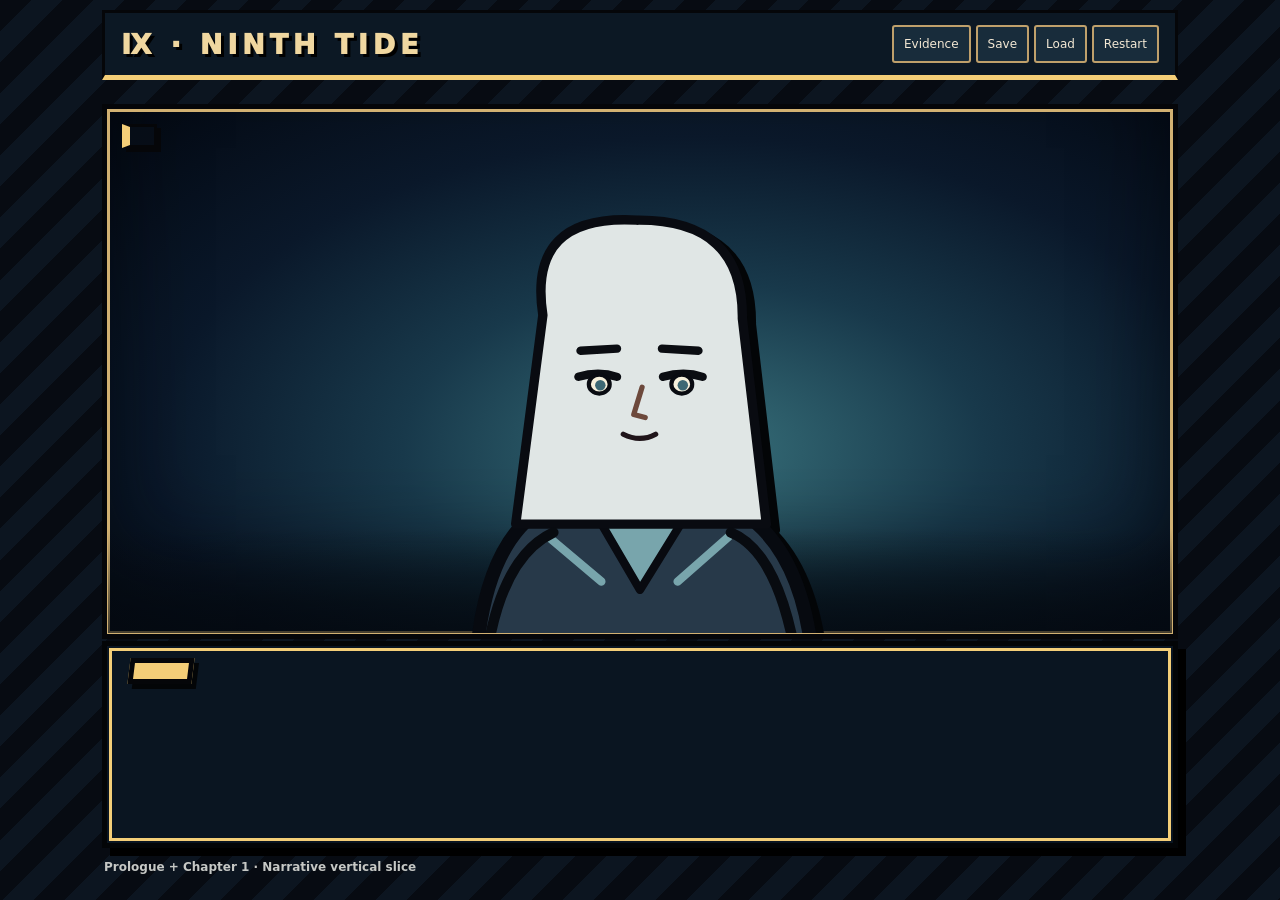
==== play.html @ cfab00e5 "Overhaul VN presentation: expressive portrait stage, bold speech UI and evidence styling" ====
<!doctype html><html lang="en"><head><meta charset="utf-8"><meta name="viewport" content="width=device-width,initial-scale=1,viewport-fit=cover"><meta name="theme-color" content="#07111c"><link rel="manifest" href="./manifest.webmanifest"><link rel="icon" href="./assets/icon.svg"><title>Ninth Tide — Prologue + Chapter One</title><style>
:root{color-scheme:dark;font-family:Georgia,serif;color:#f3e8d4;background:#060b12}*{box-sizing:border-box}body{margin:0;background:#060b12}button{font:inherit;cursor:pointer;color:#f3e8d4;background:#182c3b;border:2px solid #bfa06b;padding:12px 15px;min-height:48px;border-radius:3px}button:hover,button:focus-visible{background:#315066;outline:3px solid #f1d8a1;outline-offset:2px}.app{max-width:1000px;margin:auto;min-height:100dvh;display:flex;flex-direction:column;padding:12px 14px calc(14px + env(safe-area-inset-bottom))}header{display:flex;align-items:center;justify-content:space-between;gap:8px;flex-wrap:wrap;border-bottom:2px solid #ae8c58;padding:6px 0 10px}header strong{letter-spacing:.18em;font:700 17px system-ui;color:#f0d7a0}.tools{display:flex;gap:5px;flex-wrap:wrap}.tools button{font:12px system-ui;padding:7px 10px;min-height:38px}.stage{position:relative;min-height:290px;flex:1;overflow:hidden;border:3px solid #070a0d;background:radial-gradient(ellipse at 55% 65%,#38717b 0,#18394b 35%,#0a182a 65%,#030811 100%)}.stage.harbour{background:linear-gradient(170deg,#17233c,#2b5667 58%,#06121d 59%,#081320)}.stage.office{background:linear-gradient(150deg,#312d32,#152b37 55%,#0b151e)}.stage.gate{background:linear-gradient(170deg,#1b2442,#3a3c50 48%,#111420 50%,#090b10)}.architecture{position:absolute;bottom:3%;left:0;right:0;text-align:center;font-size:clamp(95px,24vw,220px);opacity:.27;filter:drop-shadow(4px 4px #000)}.place{position:absolute;top:14px;left:14px;background:#080f18d9;border-left:5px solid #dfbd80;padding:9px 12px;letter-spacing:.15em;font:700 11px system-ui}.figure{position:absolute;bottom:-22px;left:50%;transform:translateX(-50%);width:min(65%,290px);height:70%;background:#08131d;border:8px solid #020509;border-radius:46% 46% 12% 12%;box-shadow:inset -18px 12px #254758,10px 6px #050609;display:flex;justify-content:center;align-items:center;font-size:clamp(60px,12vw,105px);filter:drop-shadow(6px 4px 0 #000)}.figure:before{content:'';position:absolute;top:16%;left:23%;right:23%;height:34%;border-radius:45%;border:5px solid #020509;background:#cfad86;z-index:-1}.figure.hidden{display:none}.speaker{position:relative;display:inline-block;margin-top:-14px;background:#b99a62;border:3px solid #070b10;padding:7px 22px;color:#08101a;font:900 15px system-ui;text-transform:uppercase;letter-spacing:.09em;transform:skew(-7deg)}.panel{position:relative;background:#0b1624;border:3px solid #d4b780;box-shadow:6px 6px 0 #030507;padding:16px 17px 18px}.dialogue{font-size:clamp(17px,2.7vw,23px);line-height:1.55;min-height:82px;margin:12px 0 16px}.actions{display:grid;gap:9px}.actions button{text-align:left;background:#162c3a}.actions button.primary{text-align:center;background:#5a3441}.hud{display:flex;justify-content:space-between;gap:10px;flex-wrap:wrap;padding:12px 2px;font:12px system-ui;color:#c6c8c5}.drawer{position:fixed;inset:0;background:#020509dc;display:flex;justify-content:center;align-items:center;padding:16px;z-index:10}.drawer.hidden{display:none}.modal{max-width:620px;width:100%;max-height:85dvh;overflow:auto;background:#101e2b;border:3px solid #d4b780;padding:18px}.modal h2{margin-top:0}.evidence{padding:10px;border-bottom:1px solid #53616a}.evidence strong{color:#e6c58c}.modal button{margin:8px 5px 0 0}.note{color:#b7c6cb;font:13px system-ui}.chapter{font:700 12px system-ui;letter-spacing:.12em;color:#d2b980}.hidden{display:none!important}@media(min-width:800px){.stage{min-height:420px}}@media(prefers-reduced-motion:reduce){*{animation:none!important;transition:none!important}}
/* Sharp theatrical visual-novel skin */
:root{--ink:#050609;--paper:#f9edd4;--gold:#f4ce78;--scarlet:#b82e42}
body{background:repeating-linear-gradient(135deg,#070b12,#070b12 22px,#0c1520 22px,#0c1520 44px)}
.app{max-width:1100px;padding:10px 12px calc(14px + env(safe-area-inset-bottom))}
header{background:#0c1824;border:3px solid #050609;border-bottom:5px solid var(--gold);padding:12px 16px}
header strong{font-size:clamp(18px,3vw,27px);font-weight:950;text-shadow:3px 3px #000}
.stage{border:6px solid #050609;outline:3px solid #d2b172;outline-offset:-8px;box-shadow:inset 0 -70px 90px #03060aa9;min-height:300px}
.stage:after{content:'';position:absolute;bottom:0;left:0;right:0;height:20%;background:linear-gradient(transparent,#040910b0);pointer-events:none}
.architecture{font-size:clamp(145px,33vw,310px);color:#9aa8b4;opacity:.35;filter:drop-shadow(10px 9px #050609)}
.figure{position:absolute;bottom:-6px;left:50%;transform:translateX(-50%);width:auto;height:min(94%,470px);max-width:85%;border:0;border-radius:0;background:none;box-shadow:none;object-fit:contain;object-position:bottom;filter:drop-shadow(9px 6px 0 #030507);z-index:1}
.figure:before{display:none}
.place{z-index:2;border:3px solid #050609;border-left:8px solid var(--gold);box-shadow:4px 4px #050609;font-size:12px}
.panel{background:#0a1521;border:5px solid #030507;outline:3px solid var(--gold);outline-offset:-10px;box-shadow:8px 8px 0 #000;padding:24px 22px 22px;margin-top:2px}
.speaker{font-size:clamp(19px,3.5vw,29px);padding:8px 27px;letter-spacing:.04em;background:var(--gold);border:5px solid #050609;box-shadow:5px 5px #030507}
.dialogue{font-family:system-ui,-apple-system,Segoe UI,sans-serif;font-weight:550;font-size:clamp(18px,2.5vw,23px);line-height:1.6;color:#fff5e5;text-shadow:1px 1px #000;min-height:105px}
.actions{gap:11px}
.actions button{font-family:system-ui,sans-serif;font-size:clamp(14px,2vw,17px);font-weight:750;letter-spacing:.01em;background:#172e40;border:3px solid #030507;border-left:9px solid #d7ad65;box-shadow:inset 0 0 0 2px #6d8c98,4px 4px #000;border-radius:0;padding:15px 18px}
.actions button:hover,.actions button:focus-visible{background:#365c70;transform:translateX(2px)}
.actions button.primary{background:#743341;border-left-color:#f1cb7a;text-align:right}
.actions button.evidence-choice{background:#243e42;border-left-color:#6fd4c3}
.actions button.inspect-choice{background:#243c50;border-left-color:#9dc6ed}
.modal{border:5px solid #030507;outline:3px solid var(--gold);background:#0b1c2c;box-shadow:9px 9px #000}
.modal h2{font:900 27px system-ui;color:var(--gold)}
.evidence{background:#142d39;border-left:7px solid #62c7b7;margin:9px 0;padding:14px}
.hud{font-weight:700}
@media(max-width:480px){.panel{padding:21px 14px 15px}.speaker{padding:7px 17px}.stage{min-height:290px}.figure{height:90%}.dialogue{min-height:90px}}
</style></head><body><div class="app"><header><strong>Ⅸ · NINTH TIDE</strong><div class="tools"><button id="journal">Evidence</button><button id="save">Save</button><button id="load">Load</button><button id="reset">Restart</button></div></header><div class="hud"><span id="chapter" class="chapter"></span><span id="stats"></span></div><main class="stage" id="stage" aria-label="Story scene"><div class="architecture" aria-hidden="true">♜</div><div class="place" id="place"></div><img class="figure" id="figure" alt="" src="./assets/portraits/narrator-neutral.svg"></main><section class="panel"><div class="speaker" id="speaker"></div><p class="dialogue" id="dialogue" aria-live="polite"></p><div class="actions" id="actions"></div></section><div class="hud"><span>Prologue + Chapter 1 · Narrative vertical slice</span><span id="progress"></span></div></div><div class="drawer hidden" id="drawer" role="dialog" aria-modal="true" aria-labelledby="drawerTitle"><div class="modal"><h2 id="drawerTitle">Evidence Journal</h2><div id="drawerBody"></div><button id="closeDrawer">Close</button></div></div><script type="module" src="./game/app.mjs"></script></body></html>
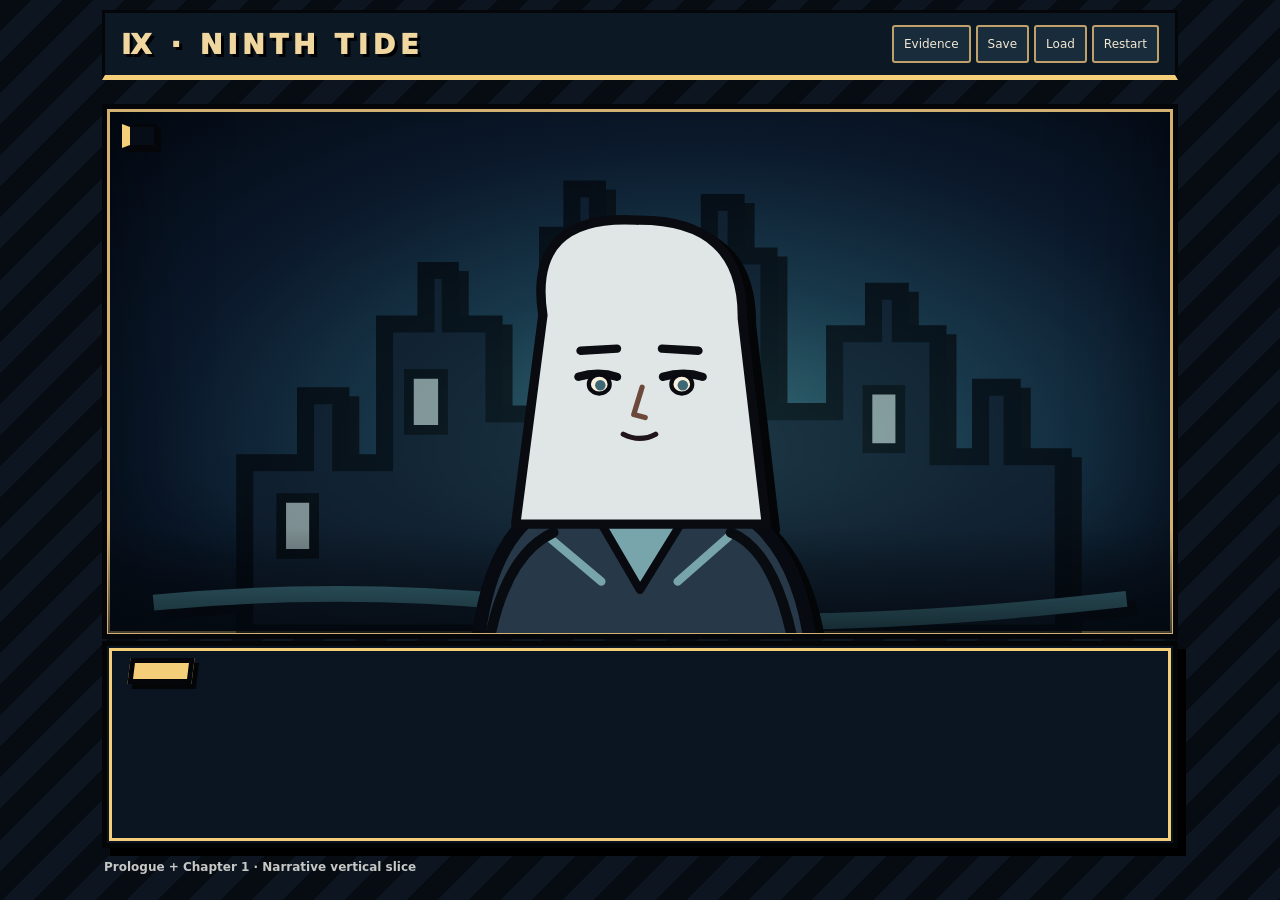
==== commit 869b8ef5: "Replace placeholder castle glyph with original sharp vector environment" ====
--- a/play.html
+++ b/play.html
@@ -8,7 +8,7 @@
 header strong{font-size:clamp(18px,3vw,27px);font-weight:950;text-shadow:3px 3px #000}
 .stage{border:6px solid #050609;outline:3px solid #d2b172;outline-offset:-8px;box-shadow:inset 0 -70px 90px #03060aa9;min-height:300px}
 .stage:after{content:'';position:absolute;bottom:0;left:0;right:0;height:20%;background:linear-gradient(transparent,#040910b0);pointer-events:none}
-.architecture{font-size:clamp(145px,33vw,310px);color:#9aa8b4;opacity:.35;filter:drop-shadow(10px 9px #050609)}
+.architecture{position:absolute;inset:auto 0 0;width:100%;height:100%;opacity:.66;filter:drop-shadow(10px 9px #050609)}
 .figure{position:absolute;bottom:-6px;left:50%;transform:translateX(-50%);width:auto;height:min(94%,470px);max-width:85%;border:0;border-radius:0;background:none;box-shadow:none;object-fit:contain;object-position:bottom;filter:drop-shadow(9px 6px 0 #030507);z-index:1}
 .figure:before{display:none}
 .place{z-index:2;border:3px solid #050609;border-left:8px solid var(--gold);box-shadow:4px 4px #050609;font-size:12px}
@@ -26,4 +26,4 @@
 .evidence{background:#142d39;border-left:7px solid #62c7b7;margin:9px 0;padding:14px}
 .hud{font-weight:700}
 @media(max-width:480px){.panel{padding:21px 14px 15px}.speaker{padding:7px 17px}.stage{min-height:290px}.figure{height:90%}.dialogue{min-height:90px}}
-</style></head><body><div class="app"><header><strong>Ⅸ · NINTH TIDE</strong><div class="tools"><button id="journal">Evidence</button><button id="save">Save</button><button id="load">Load</button><button id="reset">Restart</button></div></header><div class="hud"><span id="chapter" class="chapter"></span><span id="stats"></span></div><main class="stage" id="stage" aria-label="Story scene"><div class="architecture" aria-hidden="true">♜</div><div class="place" id="place"></div><img class="figure" id="figure" alt="" src="./assets/portraits/narrator-neutral.svg"></main><section class="panel"><div class="speaker" id="speaker"></div><p class="dialogue" id="dialogue" aria-live="polite"></p><div class="actions" id="actions"></div></section><div class="hud"><span>Prologue + Chapter 1 · Narrative vertical slice</span><span id="progress"></span></div></div><div class="drawer hidden" id="drawer" role="dialog" aria-modal="true" aria-labelledby="drawerTitle"><div class="modal"><h2 id="drawerTitle">Evidence Journal</h2><div id="drawerBody"></div><button id="closeDrawer">Close</button></div></div><script type="module" src="./game/app.mjs"></script></body></html>+</style></head><body><div class="app"><header><strong>Ⅸ · NINTH TIDE</strong><div class="tools"><button id="journal">Evidence</button><button id="save">Save</button><button id="load">Load</button><button id="reset">Restart</button></div></header><div class="hud"><span id="chapter" class="chapter"></span><span id="stats"></span></div><main class="stage" id="stage" aria-label="Story scene"><svg class="architecture" aria-hidden="true" viewBox="0 0 800 430" preserveAspectRatio="xMidYMax meet"><path d="M75 430V290H125V235H154V290H190V176H224V132H244V176H280V250H324V103H344V65H365V103H398V200H431V120H457V76H479V120H506V248H560V184H592V149H614V184H645V285H680V228H706V285H748V430Z" fill="#101c2b" stroke="#020408" stroke-width="14"/><path d="M354 430V338Q360 292 400 292Q441 292 446 338V430" fill="#03070e" stroke="#020408" stroke-width="10"/><path d="M105 319h27v46h-27zm105-102h28v46h-28zm133-62h29v54h-29zm108 14h30v49h-30zm136 61h27v48h-27z" fill="#b7c7c2" stroke="#030507" stroke-width="8"/><path d="M0 405Q180 388 350 411T800 402" stroke="#58a1ad" stroke-width="13" fill="none"/></svg><div class="place" id="place"></div><img class="figure" id="figure" alt="" src="./assets/portraits/narrator-neutral.svg"></main><section class="panel"><div class="speaker" id="speaker"></div><p class="dialogue" id="dialogue" aria-live="polite"></p><div class="actions" id="actions"></div></section><div class="hud"><span>Prologue + Chapter 1 · Narrative vertical slice</span><span id="progress"></span></div></div><div class="drawer hidden" id="drawer" role="dialog" aria-modal="true" aria-labelledby="drawerTitle"><div class="modal"><h2 id="drawerTitle">Evidence Journal</h2><div id="drawerBody"></div><button id="closeDrawer">Close</button></div></div><script type="module" src="./game/app.mjs"></script></body></html>
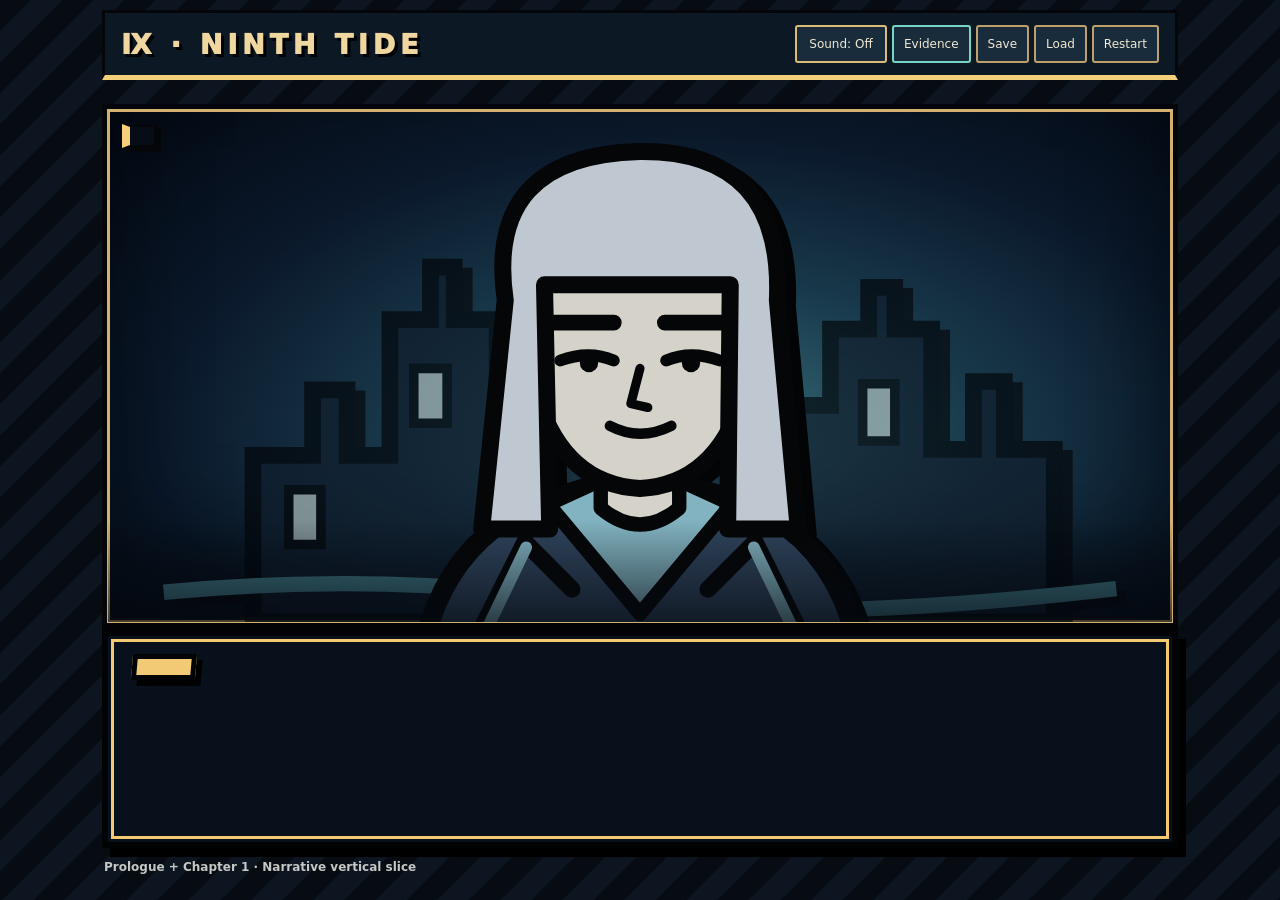
==== commit 0c4c2651: "Enlarge dominant character portraits, sharpen VN interface and add audio mute control" ====
--- a/play.html
+++ b/play.html
@@ -26,4 +26,23 @@
 .evidence{background:#142d39;border-left:7px solid #62c7b7;margin:9px 0;padding:14px}
 .hud{font-weight:700}
 @media(max-width:480px){.panel{padding:21px 14px 15px}.speaker{padding:7px 17px}.stage{min-height:290px}.figure{height:90%}.dialogue{min-height:90px}}
-</style></head><body><div class="app"><header><strong>Ⅸ · NINTH TIDE</strong><div class="tools"><button id="journal">Evidence</button><button id="save">Save</button><button id="load">Load</button><button id="reset">Restart</button></div></header><div class="hud"><span id="chapter" class="chapter"></span><span id="stats"></span></div><main class="stage" id="stage" aria-label="Story scene"><svg class="architecture" aria-hidden="true" viewBox="0 0 800 430" preserveAspectRatio="xMidYMax meet"><path d="M75 430V290H125V235H154V290H190V176H224V132H244V176H280V250H324V103H344V65H365V103H398V200H431V120H457V76H479V120H506V248H560V184H592V149H614V184H645V285H680V228H706V285H748V430Z" fill="#101c2b" stroke="#020408" stroke-width="14"/><path d="M354 430V338Q360 292 400 292Q441 292 446 338V430" fill="#03070e" stroke="#020408" stroke-width="10"/><path d="M105 319h27v46h-27zm105-102h28v46h-28zm133-62h29v54h-29zm108 14h30v49h-30zm136 61h27v48h-27z" fill="#b7c7c2" stroke="#030507" stroke-width="8"/><path d="M0 405Q180 388 350 411T800 402" stroke="#58a1ad" stroke-width="13" fill="none"/></svg><div class="place" id="place"></div><img class="figure" id="figure" alt="" src="./assets/portraits/narrator-neutral.svg"></main><section class="panel"><div class="speaker" id="speaker"></div><p class="dialogue" id="dialogue" aria-live="polite"></p><div class="actions" id="actions"></div></section><div class="hud"><span>Prologue + Chapter 1 · Narrative vertical slice</span><span id="progress"></span></div></div><div class="drawer hidden" id="drawer" role="dialog" aria-modal="true" aria-labelledby="drawerTitle"><div class="modal"><h2 id="drawerTitle">Evidence Journal</h2><div id="drawerBody"></div><button id="closeDrawer">Close</button></div></div><script type="module" src="./game/app.mjs"></script></body></html>+/* Full-height theatrical character staging */
+.app{min-height:100dvh}
+.stage{min-height:clamp(390px,54dvh,690px);flex:1 0 auto;isolation:isolate}
+.figure{height:115%;max-height:none;max-width:none;width:auto;left:50%;bottom:-11%;object-fit:contain;object-position:bottom;z-index:2;filter:drop-shadow(10px 6px 0 #020406)}
+.stage[data-mood="intense"] .figure{height:124%;bottom:-15%;left:52%}
+.stage[data-mood="tense"] .figure{height:118%;left:48%}
+.stage:after{z-index:3}
+.place{z-index:4}
+.panel{z-index:5;border:6px solid #020305;outline:3px solid #f3c971;outline-offset:-12px;background:#07101b;box-shadow:0 -7px 0 #020305,8px 9px 0 #000;padding:30px 24px 25px}
+.speaker{z-index:6;font-size:clamp(24px,4vw,36px);line-height:1.05;background:#f2ca75;color:#05070b;border:5px solid #030405;box-shadow:6px 6px 0 #000;text-shadow:none;transform:skew(-5deg)}
+.dialogue{font-size:clamp(19px,2.5vw,25px);font-weight:650;line-height:1.55;letter-spacing:.01em;color:#fff7e9;max-width:74ch}
+.actions button{border:4px solid #030406;border-left:12px solid #e6ba69;box-shadow:inset 0 0 0 2px #7a97a8,5px 5px 0 #000;background:#173248}
+.actions button.evidence-choice{border-left-color:#70e0c6;background:#123e3d}
+.actions button.inspect-choice{border-left-color:#9ed6ff;background:#16384c}
+.actions button.primary{border-left-color:#ffe09b;background:#7a3044}
+#journal{border-color:#76d6c5}
+#audio{border-color:#d9bd76;min-width:92px}
+@media(max-width:600px){.stage{min-height:clamp(350px,49dvh,530px)}.figure{height:115%;bottom:-12%}.stage[data-mood="intense"] .figure{height:121%;bottom:-15%}.panel{padding:24px 15px 19px}.speaker{font-size:clamp(22px,6vw,30px)}.dialogue{font-size:19px;min-height:75px}.actions button{font-size:15px;padding:13px 12px}}
+@media(max-height:650px) and (min-width:650px){.stage{min-height:320px}.figure{height:112%}}
+</style></head><body><div class="app"><header><strong>Ⅸ · NINTH TIDE</strong><div class="tools"><button id="audio" aria-pressed="false" title="Toggle atmospheric audio">Sound: Off</button><button id="journal">Evidence</button><button id="save">Save</button><button id="load">Load</button><button id="reset">Restart</button></div></header><div class="hud"><span id="chapter" class="chapter"></span><span id="stats"></span></div><main class="stage" id="stage" aria-label="Story scene"><svg class="architecture" aria-hidden="true" viewBox="0 0 800 430" preserveAspectRatio="xMidYMax meet"><path d="M75 430V290H125V235H154V290H190V176H224V132H244V176H280V250H324V103H344V65H365V103H398V200H431V120H457V76H479V120H506V248H560V184H592V149H614V184H645V285H680V228H706V285H748V430Z" fill="#101c2b" stroke="#020408" stroke-width="14"/><path d="M354 430V338Q360 292 400 292Q441 292 446 338V430" fill="#03070e" stroke="#020408" stroke-width="10"/><path d="M105 319h27v46h-27zm105-102h28v46h-28zm133-62h29v54h-29zm108 14h30v49h-30zm136 61h27v48h-27z" fill="#b7c7c2" stroke="#030507" stroke-width="8"/><path d="M0 405Q180 388 350 411T800 402" stroke="#58a1ad" stroke-width="13" fill="none"/></svg><div class="place" id="place"></div><img class="figure" id="figure" alt="" src="./assets/portraits/narrator-neutral.svg"></main><section class="panel"><div class="speaker" id="speaker"></div><p class="dialogue" id="dialogue" aria-live="polite"></p><div class="actions" id="actions"></div></section><div class="hud"><span>Prologue + Chapter 1 · Narrative vertical slice</span><span id="progress"></span></div></div><div class="drawer hidden" id="drawer" role="dialog" aria-modal="true" aria-labelledby="drawerTitle"><div class="modal"><h2 id="drawerTitle">Evidence Journal</h2><div id="drawerBody"></div><button id="closeDrawer">Close</button></div></div><script type="module" src="./game/app.mjs"></script></body></html>
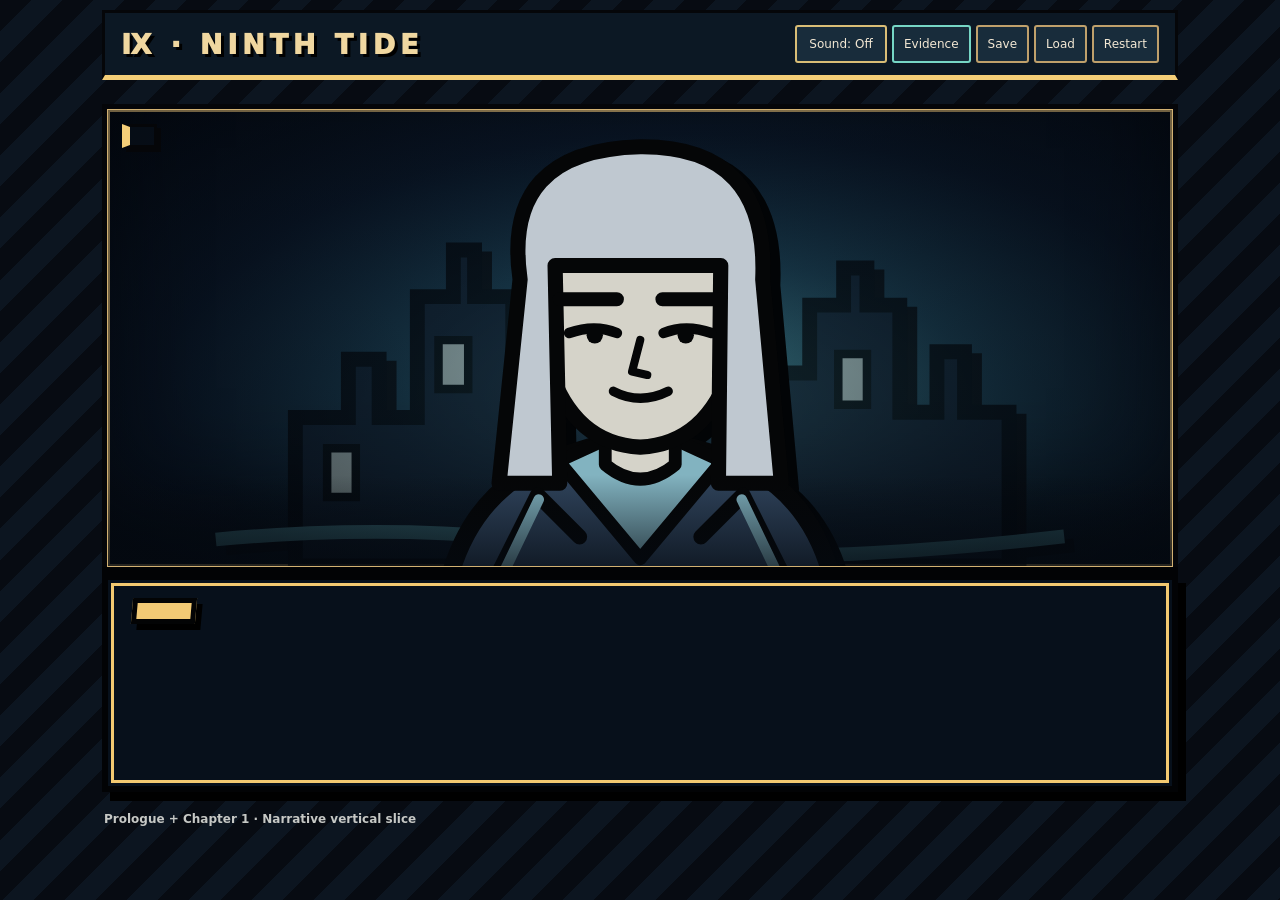
==== commit ed7846c0: "Stabilize narrow phone layout, portrait focus and readable controls" ====
--- a/play.html
+++ b/play.html
@@ -45,4 +45,35 @@
 #audio{border-color:#d9bd76;min-width:92px}
 @media(max-width:600px){.stage{min-height:clamp(350px,49dvh,530px)}.figure{height:115%;bottom:-12%}.stage[data-mood="intense"] .figure{height:121%;bottom:-15%}.panel{padding:24px 15px 19px}.speaker{font-size:clamp(22px,6vw,30px)}.dialogue{font-size:19px;min-height:75px}.actions button{font-size:15px;padding:13px 12px}}
 @media(max-height:650px) and (min-width:650px){.stage{min-height:320px}.figure{height:112%}}
+/* Phone stability and character focus */
+html,body{width:100%;max-width:100%;overflow-x:hidden}
+.app{width:100%;min-width:0}
+header{min-width:0}
+.tools{min-width:0;justify-content:flex-end}
+.stage{flex:0 0 auto;height:clamp(360px,52dvh,660px);min-height:0;max-width:100%;background-clip:padding-box}
+.stage:before{content:'';position:absolute;inset:0;background:radial-gradient(ellipse 45% 65% at 50% 52%,transparent 5%,#03060b77 100%);z-index:1;pointer-events:none}
+.figure{z-index:2;height:115%;bottom:-11%;max-width:100%;object-fit:contain}
+.panel{min-width:0;margin-bottom:8px}
+.speaker{max-width:calc(100% - 18px);overflow-wrap:anywhere}
+.dialogue{overflow-wrap:break-word}
+.actions{min-width:0}
+.actions button{width:100%;max-width:100%;overflow-wrap:anywhere;white-space:normal}
+.hud{min-width:0}
+@media(max-width:480px){
+.app{padding:6px 7px calc(10px + env(safe-area-inset-bottom))}
+header{padding:8px 9px;gap:8px}
+header strong{font-size:17px;letter-spacing:.08em}
+.tools{gap:4px}
+.tools button{font-size:11px;min-height:38px;padding:7px 8px}
+.stage{height:clamp(330px,46dvh,490px);min-height:0}
+.figure{height:114%;bottom:-11%;max-width:100%}
+.stage[data-mood="intense"] .figure{height:120%;bottom:-14%}
+.stage[data-mood="tense"] .figure{height:117%}
+.place{font-size:10px;max-width:75%;letter-spacing:.08em}
+.panel{padding:24px 12px 17px}
+.dialogue{font-size:18px;line-height:1.5}
+.actions button{min-height:48px}
+.hud{font-size:11px;gap:5px}
+}
+@media(max-width:380px){.stage{height:clamp(300px,43dvh,420px)}header strong{width:100%}.tools{width:100%;justify-content:space-between}.tools button{flex:1;padding:7px 3px}}
 </style></head><body><div class="app"><header><strong>Ⅸ · NINTH TIDE</strong><div class="tools"><button id="audio" aria-pressed="false" title="Toggle atmospheric audio">Sound: Off</button><button id="journal">Evidence</button><button id="save">Save</button><button id="load">Load</button><button id="reset">Restart</button></div></header><div class="hud"><span id="chapter" class="chapter"></span><span id="stats"></span></div><main class="stage" id="stage" aria-label="Story scene"><svg class="architecture" aria-hidden="true" viewBox="0 0 800 430" preserveAspectRatio="xMidYMax meet"><path d="M75 430V290H125V235H154V290H190V176H224V132H244V176H280V250H324V103H344V65H365V103H398V200H431V120H457V76H479V120H506V248H560V184H592V149H614V184H645V285H680V228H706V285H748V430Z" fill="#101c2b" stroke="#020408" stroke-width="14"/><path d="M354 430V338Q360 292 400 292Q441 292 446 338V430" fill="#03070e" stroke="#020408" stroke-width="10"/><path d="M105 319h27v46h-27zm105-102h28v46h-28zm133-62h29v54h-29zm108 14h30v49h-30zm136 61h27v48h-27z" fill="#b7c7c2" stroke="#030507" stroke-width="8"/><path d="M0 405Q180 388 350 411T800 402" stroke="#58a1ad" stroke-width="13" fill="none"/></svg><div class="place" id="place"></div><img class="figure" id="figure" alt="" src="./assets/portraits/narrator-neutral.svg"></main><section class="panel"><div class="speaker" id="speaker"></div><p class="dialogue" id="dialogue" aria-live="polite"></p><div class="actions" id="actions"></div></section><div class="hud"><span>Prologue + Chapter 1 · Narrative vertical slice</span><span id="progress"></span></div></div><div class="drawer hidden" id="drawer" role="dialog" aria-modal="true" aria-labelledby="drawerTitle"><div class="modal"><h2 id="drawerTitle">Evidence Journal</h2><div id="drawerBody"></div><button id="closeDrawer">Close</button></div></div><script type="module" src="./game/app.mjs"></script></body></html>
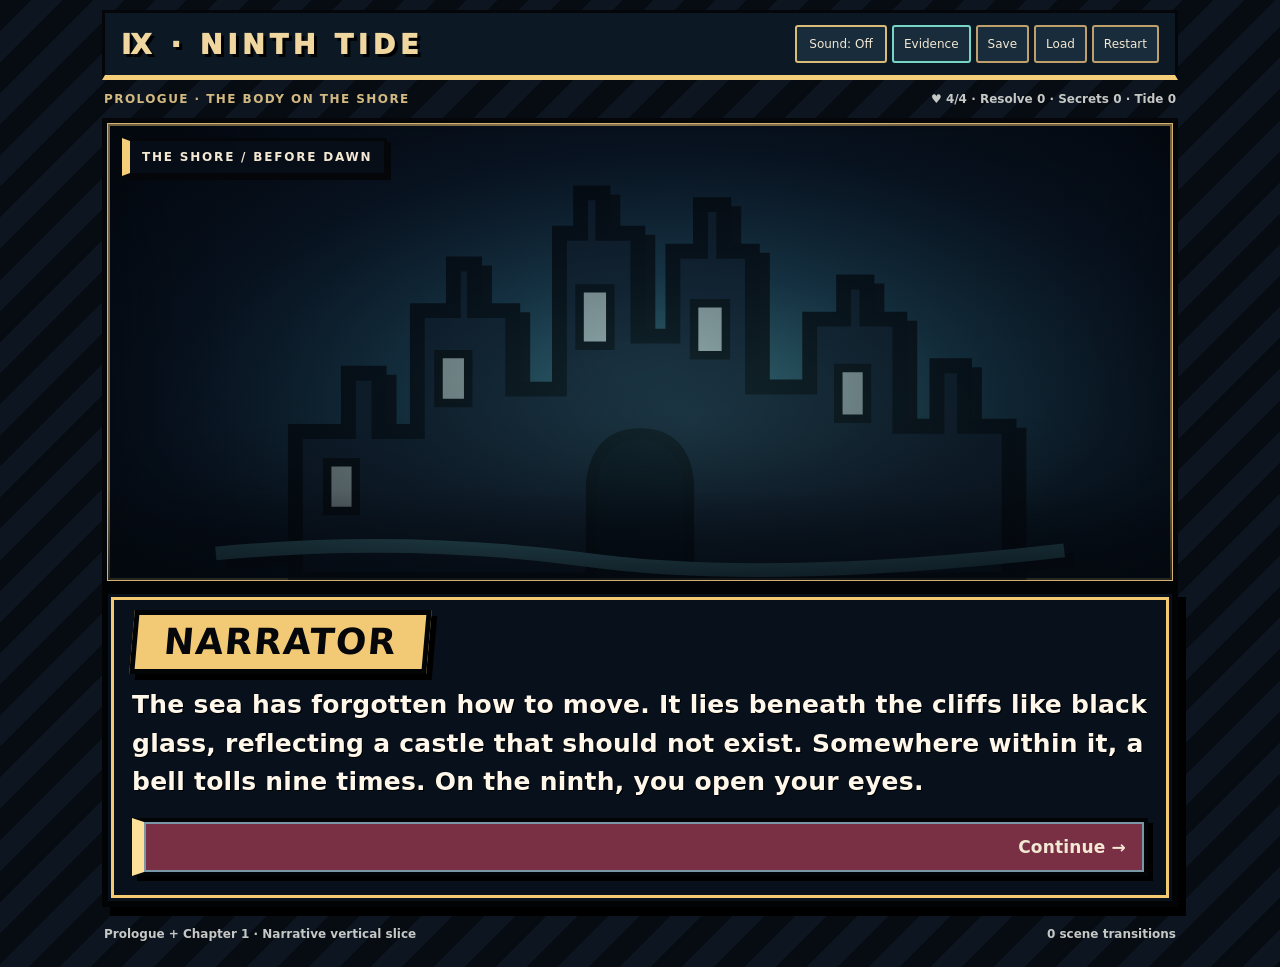
==== commit 47ebf616: "Cache-bust live game entry module after startup repair" ====
--- a/play.html
+++ b/play.html
@@ -76,4 +76,4 @@
 .hud{font-size:11px;gap:5px}
 }
 @media(max-width:380px){.stage{height:clamp(300px,43dvh,420px)}header strong{width:100%}.tools{width:100%;justify-content:space-between}.tools button{flex:1;padding:7px 3px}}
-</style></head><body><div class="app"><header><strong>Ⅸ · NINTH TIDE</strong><div class="tools"><button id="audio" aria-pressed="false" title="Toggle atmospheric audio">Sound: Off</button><button id="journal">Evidence</button><button id="save">Save</button><button id="load">Load</button><button id="reset">Restart</button></div></header><div class="hud"><span id="chapter" class="chapter"></span><span id="stats"></span></div><main class="stage" id="stage" aria-label="Story scene"><svg class="architecture" aria-hidden="true" viewBox="0 0 800 430" preserveAspectRatio="xMidYMax meet"><path d="M75 430V290H125V235H154V290H190V176H224V132H244V176H280V250H324V103H344V65H365V103H398V200H431V120H457V76H479V120H506V248H560V184H592V149H614V184H645V285H680V228H706V285H748V430Z" fill="#101c2b" stroke="#020408" stroke-width="14"/><path d="M354 430V338Q360 292 400 292Q441 292 446 338V430" fill="#03070e" stroke="#020408" stroke-width="10"/><path d="M105 319h27v46h-27zm105-102h28v46h-28zm133-62h29v54h-29zm108 14h30v49h-30zm136 61h27v48h-27z" fill="#b7c7c2" stroke="#030507" stroke-width="8"/><path d="M0 405Q180 388 350 411T800 402" stroke="#58a1ad" stroke-width="13" fill="none"/></svg><div class="place" id="place"></div><img class="figure" id="figure" alt="" src="./assets/portraits/narrator-neutral.svg"></main><section class="panel"><div class="speaker" id="speaker"></div><p class="dialogue" id="dialogue" aria-live="polite"></p><div class="actions" id="actions"></div></section><div class="hud"><span>Prologue + Chapter 1 · Narrative vertical slice</span><span id="progress"></span></div></div><div class="drawer hidden" id="drawer" role="dialog" aria-modal="true" aria-labelledby="drawerTitle"><div class="modal"><h2 id="drawerTitle">Evidence Journal</h2><div id="drawerBody"></div><button id="closeDrawer">Close</button></div></div><script type="module" src="./game/app.mjs"></script></body></html>+</style></head><body><div class="app"><header><strong>Ⅸ · NINTH TIDE</strong><div class="tools"><button id="audio" aria-pressed="false" title="Toggle atmospheric audio">Sound: Off</button><button id="journal">Evidence</button><button id="save">Save</button><button id="load">Load</button><button id="reset">Restart</button></div></header><div class="hud"><span id="chapter" class="chapter"></span><span id="stats"></span></div><main class="stage" id="stage" aria-label="Story scene"><svg class="architecture" aria-hidden="true" viewBox="0 0 800 430" preserveAspectRatio="xMidYMax meet"><path d="M75 430V290H125V235H154V290H190V176H224V132H244V176H280V250H324V103H344V65H365V103H398V200H431V120H457V76H479V120H506V248H560V184H592V149H614V184H645V285H680V228H706V285H748V430Z" fill="#101c2b" stroke="#020408" stroke-width="14"/><path d="M354 430V338Q360 292 400 292Q441 292 446 338V430" fill="#03070e" stroke="#020408" stroke-width="10"/><path d="M105 319h27v46h-27zm105-102h28v46h-28zm133-62h29v54h-29zm108 14h30v49h-30zm136 61h27v48h-27z" fill="#b7c7c2" stroke="#030507" stroke-width="8"/><path d="M0 405Q180 388 350 411T800 402" stroke="#58a1ad" stroke-width="13" fill="none"/></svg><div class="place" id="place"></div><img class="figure" id="figure" alt="" src="./assets/portraits/narrator-neutral.svg"></main><section class="panel"><div class="speaker" id="speaker"></div><p class="dialogue" id="dialogue" aria-live="polite"></p><div class="actions" id="actions"></div></section><div class="hud"><span>Prologue + Chapter 1 · Narrative vertical slice</span><span id="progress"></span></div></div><div class="drawer hidden" id="drawer" role="dialog" aria-modal="true" aria-labelledby="drawerTitle"><div class="modal"><h2 id="drawerTitle">Evidence Journal</h2><div id="drawerBody"></div><button id="closeDrawer">Close</button></div></div><script type="module" src="./game/app.mjs?v=7"></script></body></html>
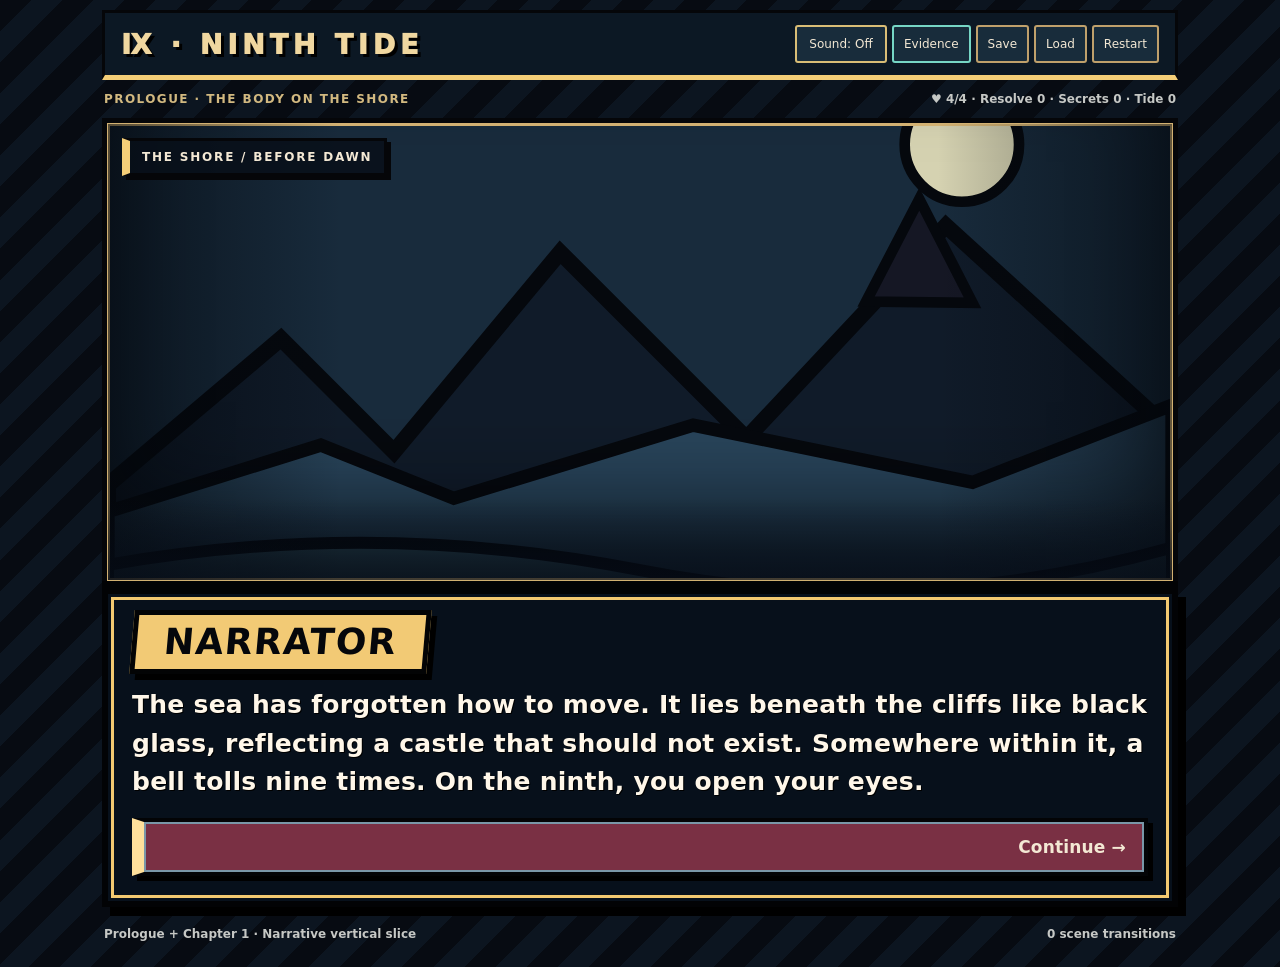
==== commit 98b613cf: "Introduce four graphic scene backgrounds, dominant sprites and cinematic narrator treatment" ====
--- a/play.html
+++ b/play.html
@@ -76,4 +76,20 @@
 .hud{font-size:11px;gap:5px}
 }
 @media(max-width:380px){.stage{height:clamp(300px,43dvh,420px)}header strong{width:100%}.tools{width:100%;justify-content:space-between}.tools button{flex:1;padding:7px 3px}}
-</style></head><body><div class="app"><header><strong>Ⅸ · NINTH TIDE</strong><div class="tools"><button id="audio" aria-pressed="false" title="Toggle atmospheric audio">Sound: Off</button><button id="journal">Evidence</button><button id="save">Save</button><button id="load">Load</button><button id="reset">Restart</button></div></header><div class="hud"><span id="chapter" class="chapter"></span><span id="stats"></span></div><main class="stage" id="stage" aria-label="Story scene"><svg class="architecture" aria-hidden="true" viewBox="0 0 800 430" preserveAspectRatio="xMidYMax meet"><path d="M75 430V290H125V235H154V290H190V176H224V132H244V176H280V250H324V103H344V65H365V103H398V200H431V120H457V76H479V120H506V248H560V184H592V149H614V184H645V285H680V228H706V285H748V430Z" fill="#101c2b" stroke="#020408" stroke-width="14"/><path d="M354 430V338Q360 292 400 292Q441 292 446 338V430" fill="#03070e" stroke="#020408" stroke-width="10"/><path d="M105 319h27v46h-27zm105-102h28v46h-28zm133-62h29v54h-29zm108 14h30v49h-30zm136 61h27v48h-27z" fill="#b7c7c2" stroke="#030507" stroke-width="8"/><path d="M0 405Q180 388 350 411T800 402" stroke="#58a1ad" stroke-width="13" fill="none"/></svg><div class="place" id="place"></div><img class="figure" id="figure" alt="" src="./assets/portraits/narrator-neutral.svg"></main><section class="panel"><div class="speaker" id="speaker"></div><p class="dialogue" id="dialogue" aria-live="polite"></p><div class="actions" id="actions"></div></section><div class="hud"><span>Prologue + Chapter 1 · Narrative vertical slice</span><span id="progress"></span></div></div><div class="drawer hidden" id="drawer" role="dialog" aria-modal="true" aria-labelledby="drawerTitle"><div class="modal"><h2 id="drawerTitle">Evidence Journal</h2><div id="drawerBody"></div><button id="closeDrawer">Close</button></div></div><script type="module" src="./game/app.mjs?v=7"></script></body></html>+/* Distinct illustrated locations; full-stage sprite framing */
+.stage,.stage.shore{background:#203a4d url('./assets/backgrounds/shore.svg?v=8') center center/cover no-repeat!important}
+.stage.harbour{background:#2d5162 url('./assets/backgrounds/harbour.svg?v=8') center center/cover no-repeat!important}
+.stage.office{background:#555f64 url('./assets/backgrounds/office.svg?v=8') center center/cover no-repeat!important}
+.stage.gate{background:#283a50 url('./assets/backgrounds/gate.svg?v=8') center center/cover no-repeat!important}
+.stage:before{background:linear-gradient(90deg,#03070d99,transparent 22%,transparent 78%,#03070d88)!important}
+.stage:after{background:linear-gradient(transparent 25%,#060c17b8)!important;height:24%}
+.figure{height:126%!important;bottom:-18%!important;max-width:100%!important;filter:drop-shadow(7px 3px 0 #050608)!important}
+.stage[data-mood="intense"] .figure{height:135%!important;bottom:-22%!important}
+.stage[data-mood="tense"] .figure{height:130%!important;bottom:-20%!important}
+.stage[data-narrator="true"]:after{background:linear-gradient(90deg,#050b17c4,transparent 65%),linear-gradient(transparent,#050b17bb)!important;height:100%}
+.stage[data-narrator="true"] .figure{height:114%!important;bottom:-16%!important;left:73%!important;opacity:.7;filter:drop-shadow(10px 0 0 #05070c) saturate(.35)!important}
+.panel[data-narrator="true"]{border-color:#d3b37d;background:#121d2c}
+.panel[data-narrator="true"] .speaker{background:#ece2cd;color:#131b26;letter-spacing:.17em}
+.panel[data-narrator="true"] .dialogue{font-family:Georgia,serif;font-style:italic;font-weight:600;font-size:clamp(20px,2.8vw,27px);line-height:1.55}
+@media(max-width:600px){.figure{height:123%!important;bottom:-18%!important}.stage[data-mood="intense"] .figure{height:132%!important;bottom:-23%!important}.stage[data-narrator="true"] .figure{left:78%!important;height:108%!important;bottom:-14%!important}.stage{height:clamp(330px,48dvh,520px)!important}}
+</style></head><body><div class="app"><header><strong>Ⅸ · NINTH TIDE</strong><div class="tools"><button id="audio" aria-pressed="false" title="Toggle atmospheric audio">Sound: Off</button><button id="journal">Evidence</button><button id="save">Save</button><button id="load">Load</button><button id="reset">Restart</button></div></header><div class="hud"><span id="chapter" class="chapter"></span><span id="stats"></span></div><main class="stage" id="stage" aria-label="Story scene"><svg class="architecture hidden" aria-hidden="true" viewBox="0 0 800 430" preserveAspectRatio="xMidYMax meet"><path d="M75 430V290H125V235H154V290H190V176H224V132H244V176H280V250H324V103H344V65H365V103H398V200H431V120H457V76H479V120H506V248H560V184H592V149H614V184H645V285H680V228H706V285H748V430Z" fill="#101c2b" stroke="#020408" stroke-width="14"/><path d="M354 430V338Q360 292 400 292Q441 292 446 338V430" fill="#03070e" stroke="#020408" stroke-width="10"/><path d="M105 319h27v46h-27zm105-102h28v46h-28zm133-62h29v54h-29zm108 14h30v49h-30zm136 61h27v48h-27z" fill="#b7c7c2" stroke="#030507" stroke-width="8"/><path d="M0 405Q180 388 350 411T800 402" stroke="#58a1ad" stroke-width="13" fill="none"/></svg><div class="place" id="place"></div><img class="figure" id="figure" alt="" src="./assets/portraits/narrator-neutral.svg"></main><section class="panel"><div class="speaker" id="speaker"></div><p class="dialogue" id="dialogue" aria-live="polite"></p><div class="actions" id="actions"></div></section><div class="hud"><span>Prologue + Chapter 1 · Narrative vertical slice</span><span id="progress"></span></div></div><div class="drawer hidden" id="drawer" role="dialog" aria-modal="true" aria-labelledby="drawerTitle"><div class="modal"><h2 id="drawerTitle">Evidence Journal</h2><div id="drawerBody"></div><button id="closeDrawer">Close</button></div></div><script type="module" src="./game/app.mjs?v=8"></script></body></html>
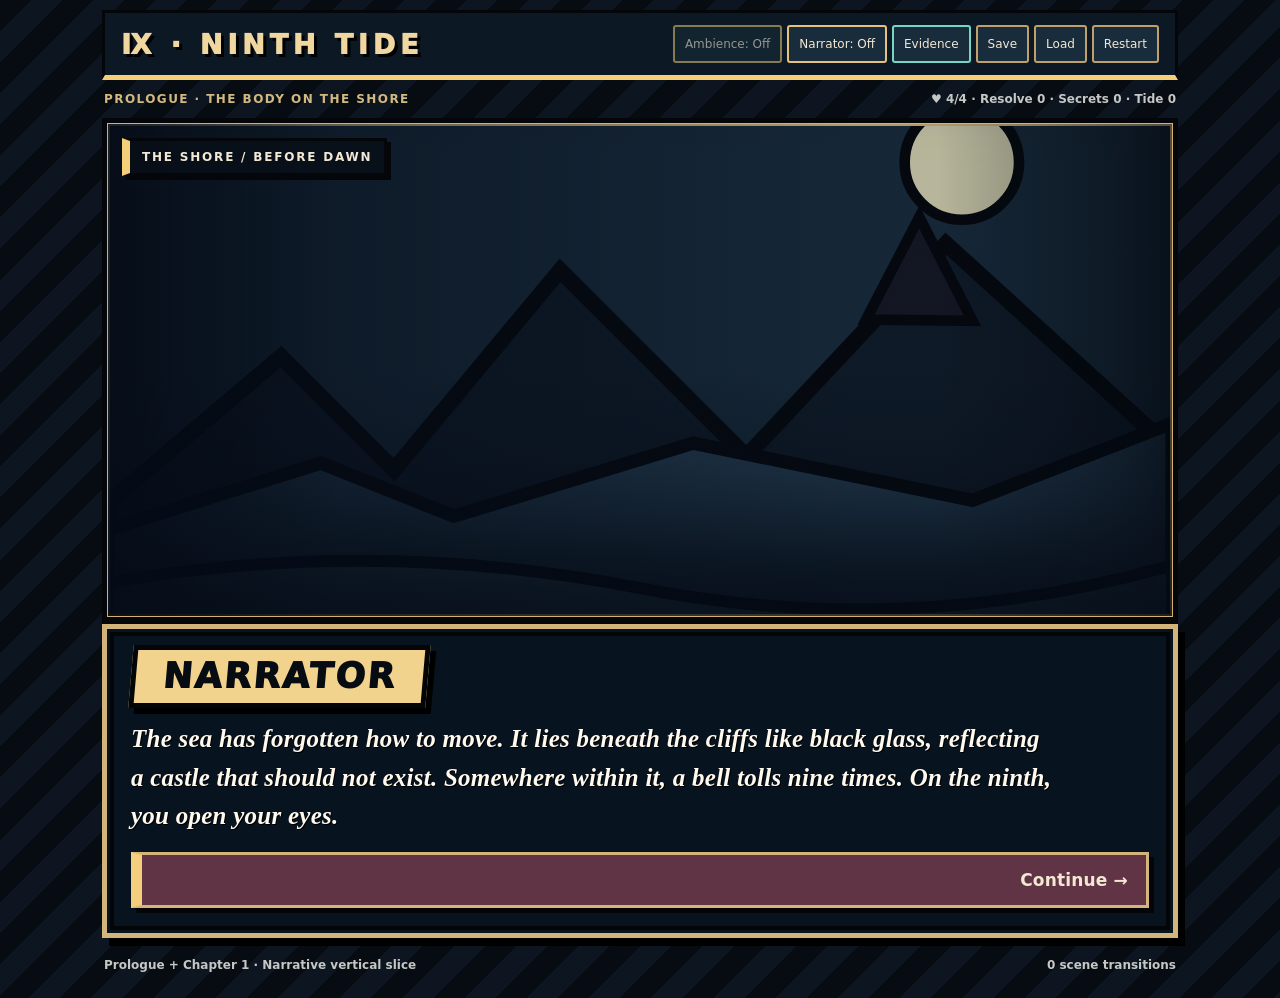
==== commit 1164f77d: "Remove narrator portrait, strengthen theatrical UI and add separate voice control" ====
--- a/play.html
+++ b/play.html
@@ -92,4 +92,20 @@
 .panel[data-narrator="true"] .speaker{background:#ece2cd;color:#131b26;letter-spacing:.17em}
 .panel[data-narrator="true"] .dialogue{font-family:Georgia,serif;font-style:italic;font-weight:600;font-size:clamp(20px,2.8vw,27px);line-height:1.55}
 @media(max-width:600px){.figure{height:123%!important;bottom:-18%!important}.stage[data-mood="intense"] .figure{height:132%!important;bottom:-23%!important}.stage[data-narrator="true"] .figure{left:78%!important;height:108%!important;bottom:-14%!important}.stage{height:clamp(330px,48dvh,520px)!important}}
-</style></head><body><div class="app"><header><strong>Ⅸ · NINTH TIDE</strong><div class="tools"><button id="audio" aria-pressed="false" title="Toggle atmospheric audio">Sound: Off</button><button id="journal">Evidence</button><button id="save">Save</button><button id="load">Load</button><button id="reset">Restart</button></div></header><div class="hud"><span id="chapter" class="chapter"></span><span id="stats"></span></div><main class="stage" id="stage" aria-label="Story scene"><svg class="architecture hidden" aria-hidden="true" viewBox="0 0 800 430" preserveAspectRatio="xMidYMax meet"><path d="M75 430V290H125V235H154V290H190V176H224V132H244V176H280V250H324V103H344V65H365V103H398V200H431V120H457V76H479V120H506V248H560V184H592V149H614V184H645V285H680V228H706V285H748V430Z" fill="#101c2b" stroke="#020408" stroke-width="14"/><path d="M354 430V338Q360 292 400 292Q441 292 446 338V430" fill="#03070e" stroke="#020408" stroke-width="10"/><path d="M105 319h27v46h-27zm105-102h28v46h-28zm133-62h29v54h-29zm108 14h30v49h-30zm136 61h27v48h-27z" fill="#b7c7c2" stroke="#030507" stroke-width="8"/><path d="M0 405Q180 388 350 411T800 402" stroke="#58a1ad" stroke-width="13" fill="none"/></svg><div class="place" id="place"></div><img class="figure" id="figure" alt="" src="./assets/portraits/narrator-neutral.svg"></main><section class="panel"><div class="speaker" id="speaker"></div><p class="dialogue" id="dialogue" aria-live="polite"></p><div class="actions" id="actions"></div></section><div class="hud"><span>Prologue + Chapter 1 · Narrative vertical slice</span><span id="progress"></span></div></div><div class="drawer hidden" id="drawer" role="dialog" aria-modal="true" aria-labelledby="drawerTitle"><div class="modal"><h2 id="drawerTitle">Evidence Journal</h2><div id="drawerBody"></div><button id="closeDrawer">Close</button></div></div><script type="module" src="./game/app.mjs?v=8"></script></body></html>+/* Release 9: cinematic character framing, portrait-free narrator and sharper controls */
+.stage{height:clamp(380px,56dvh,700px)!important}
+.figure{height:144%!important;bottom:-30%!important;max-width:none!important;min-width:0;filter:drop-shadow(11px 2px 0 #050608) drop-shadow(-6px 0 0 #050608)!important}
+.stage[data-mood="tense"] .figure{height:151%!important;bottom:-34%!important}
+.stage[data-mood="intense"] .figure{height:158%!important;bottom:-38%!important}
+.stage[data-narrator="true"] .figure,.figure.hidden{display:none!important}
+.stage[data-narrator="true"]:after{height:100%!important;background:linear-gradient(90deg,#050c18b0,#06101b25 70%),linear-gradient(transparent 50%,#050b17b0)!important}
+.panel{border:5px solid #d3b47a!important;outline:4px solid #030507!important;outline-offset:-12px!important;background:#07131f!important;box-shadow:0 -5px 0 #05070a,7px 8px 0 #000!important}
+.speaker{font:950 clamp(24px,4vw,35px)/1.05 system-ui!important;letter-spacing:.065em!important;border:5px solid #030507!important;background:#f2d38e!important;color:#070b12!important}
+.dialogue{color:#fff9ee!important;font-size:clamp(19px,2.6vw,25px)!important;line-height:1.55!important}
+.actions button{border:3px solid #d3b47a!important;border-left:11px solid #f3ce7c!important;background:#142c40!important;box-shadow:5px 5px 0 #030506!important;min-height:53px}
+.actions button.evidence-choice{border-left-color:#74e0cb!important}
+.actions button.inspect-choice{border-left-color:#a2d8ff!important}
+.actions button.primary{background:#603444!important}
+#voice{border-color:#e5c17c}#audio:disabled{opacity:.6;cursor:not-allowed}
+@media(max-width:600px){.stage{height:clamp(340px,49dvh,550px)!important}.figure{height:145%!important;bottom:-33%!important}.stage[data-mood="tense"] .figure{height:150%!important;bottom:-36%!important}.stage[data-mood="intense"] .figure{height:155%!important;bottom:-39%!important}.panel{padding:23px 14px 19px!important}.dialogue{font-size:19px!important}}
+</style></head><body><div class="app"><header><strong>Ⅸ · NINTH TIDE</strong><div class="tools"><button id="audio" aria-pressed="false" disabled title="Ambient sound has been removed">Ambience: Off</button><button id="voice" aria-pressed="false" title="Toggle spoken narration">Narrator: Off</button><button id="journal">Evidence</button><button id="save">Save</button><button id="load">Load</button><button id="reset">Restart</button></div></header><div class="hud"><span id="chapter" class="chapter"></span><span id="stats"></span></div><main class="stage" id="stage" aria-label="Story scene"><svg class="architecture hidden" aria-hidden="true" viewBox="0 0 800 430" preserveAspectRatio="xMidYMax meet"><path d="M75 430V290H125V235H154V290H190V176H224V132H244V176H280V250H324V103H344V65H365V103H398V200H431V120H457V76H479V120H506V248H560V184H592V149H614V184H645V285H680V228H706V285H748V430Z" fill="#101c2b" stroke="#020408" stroke-width="14"/><path d="M354 430V338Q360 292 400 292Q441 292 446 338V430" fill="#03070e" stroke="#020408" stroke-width="10"/><path d="M105 319h27v46h-27zm105-102h28v46h-28zm133-62h29v54h-29zm108 14h30v49h-30zm136 61h27v48h-27z" fill="#b7c7c2" stroke="#030507" stroke-width="8"/><path d="M0 405Q180 388 350 411T800 402" stroke="#58a1ad" stroke-width="13" fill="none"/></svg><div class="place" id="place"></div><img class="figure" id="figure" alt="" ></main><section class="panel"><div class="speaker" id="speaker"></div><p class="dialogue" id="dialogue" aria-live="polite"></p><div class="actions" id="actions"></div></section><div class="hud"><span>Prologue + Chapter 1 · Narrative vertical slice</span><span id="progress"></span></div></div><div class="drawer hidden" id="drawer" role="dialog" aria-modal="true" aria-labelledby="drawerTitle"><div class="modal"><h2 id="drawerTitle">Evidence Journal</h2><div id="drawerBody"></div><button id="closeDrawer">Close</button></div></div><script type="module" src="./game/app.mjs?v=9"></script></body></html>
